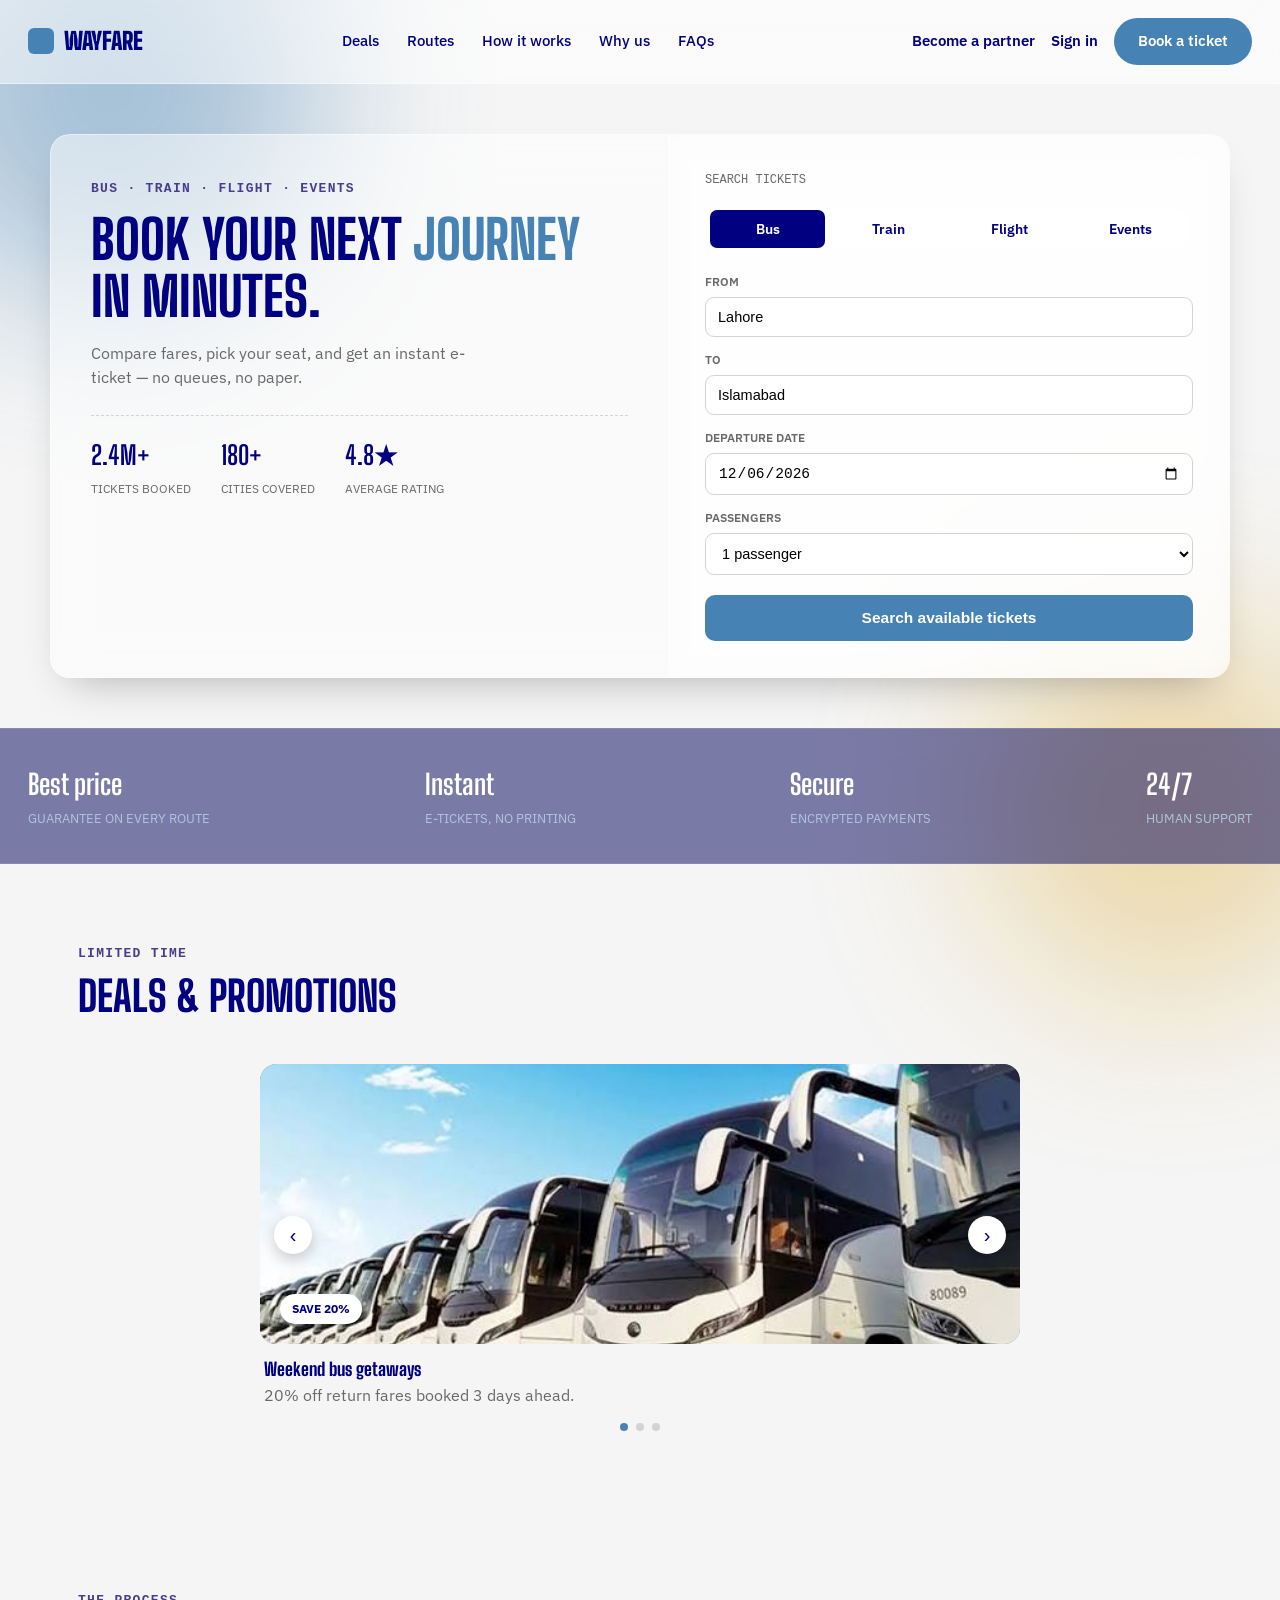
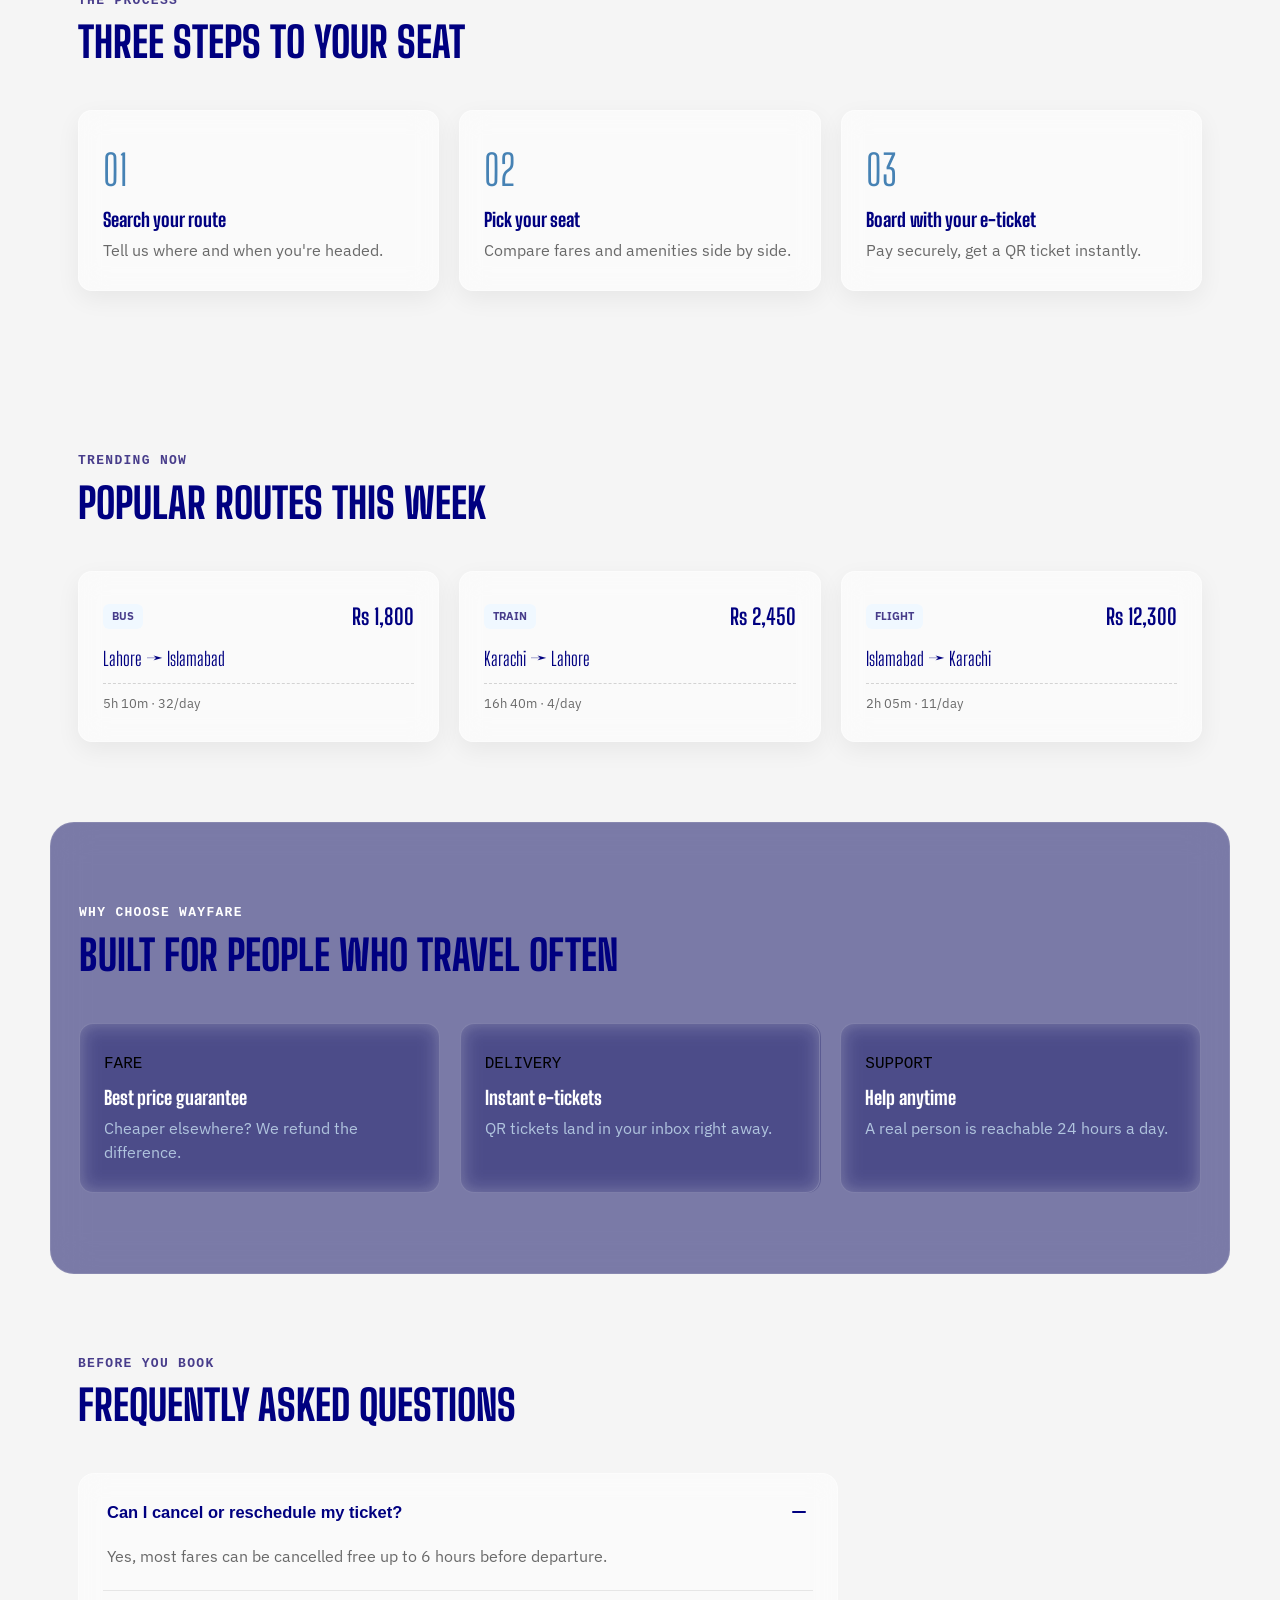
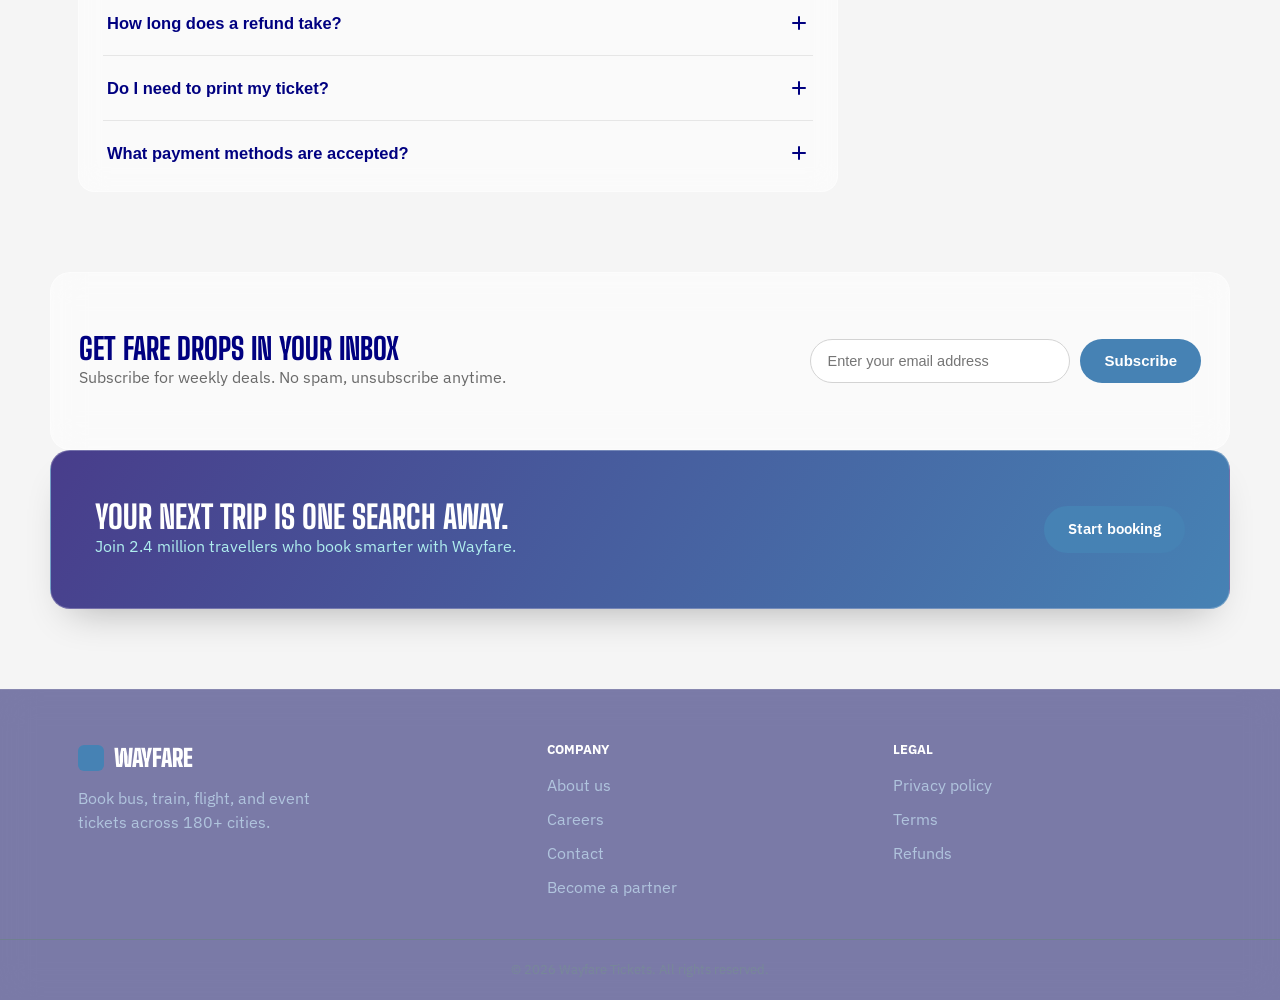
==== index.html @ 1b1a0641 "Add files via upload" ====
<!DOCTYPE html>
<html lang="en">
<head>
<meta charset="UTF-8">
<meta name="viewport" content="width=device-width, initial-scale=1.0">
<title>Wayfare — Book Bus, Train, Flight & Event Tickets</title>
<link rel="preconnect" href="https://fonts.googleapis.com">
<link href="https://fonts.googleapis.com/css2?family=Big+Shoulders+Display:wght@700;800;900&family=IBM+Plex+Sans:wght@400;500;600;700&display=swap" rel="stylesheet">
<link rel="stylesheet" href="style.css">
</head>
<body>
 
<!-- NAVBAR -->
<header class="navbar">
  <div class="logo"><span class="logo-box"></span>Wayfare</div>
  <nav class="nav-links">
    <a href="#deals">Deals</a>
    <a href="#routes">Routes</a>
    <a href="#how">How it works</a>
    <a href="#why">Why us</a>
    <a href="#faq">FAQs</a>
  </nav>
  <div class="nav-buttons">
    <a class="link-btn" href="partner.html">Become a partner</a>
    <a class="link-btn" href="signin.html">Sign in</a>
    <a class="btn" href="#book">Book a ticket</a>
  </div>
</header>
 
<!-- HERO + SEARCH FORM -->
<section class="hero" id="book">
  <div class="ticket-card">
    <div class="ticket-left">
      <p class="eyebrow">Bus · Train · Flight · Events</p>
      <h1>Book your next <span>journey</span> in minutes.</h1>
      <p class="hero-text">Compare fares, pick your seat, and get an instant e-ticket — no queues, no paper.</p>
      <div class="hero-stats">
        <div><strong>2.4M+</strong><span>Tickets booked</span></div>
        <div><strong>180+</strong><span>Cities covered</span></div>
        <div><strong>4.8★</strong><span>Average rating</span></div>
      </div>
    </div>
 
    <div class="ticket-right">
      <p class="stub-label">Search tickets</p>
      <div class="tabs" id="tabs">
        <div class="tab active" data-tab="bus">Bus</div>
        <div class="tab" data-tab="train">Train</div>
        <div class="tab" data-tab="flight">Flight</div>
        <div class="tab" data-tab="event">Events</div>
      </div>
      <form id="search-form">
        <div class="field"><label for="from">From</label><input type="text" id="from" value="Lahore"></div>
        <div class="field"><label for="to">To</label><input type="text" id="to" value="Islamabad"></div>
        <div class="field"><label for="depart">Departure date</label><input type="date" id="depart"></div>
        <div class="field">
          <label for="passengers">Passengers</label>
          <select id="passengers">
            <option>1 passenger</option>
            <option>2 passengers</option>
            <option>3 passengers</option>
            <option>4+ passengers</option>
          </select>
        </div>
        <button type="submit" class="search-btn">Search available tickets</button>
      </form>
    </div>
  </div>
</section>
 
<!-- TRUST BAR -->
<section class="trust-bar">
  <div class="trust-item"><strong>Best price</strong><span>Guarantee on every route</span></div>
  <div class="trust-item"><strong>Instant</strong><span>E-tickets, no printing</span></div>
  <div class="trust-item"><strong>Secure</strong><span>Encrypted payments</span></div>
  <div class="trust-item"><strong>24/7</strong><span>Human support</span></div>
</section>
 
<!-- DEALS & PROMOTIONS -->
<section class="section" id="deals">
  <div class="section-head">
    <p class="eyebrow">Limited time</p>
    <h2>Deals &amp; promotions</h2>
  </div>
 
  <div class="deals-slider">
    <button class="deal-arrow prev" id="deal-prev" aria-label="Previous deal">‹</button>
 
    <div class="deals-track" id="deals-track">
      <div class="deal-slide">
        <div class="deal-image deal-1">
          <img src="buss.jpg" alt="Weekend bus getaway deal">
          <span class="deal-badge">Save 20%</span>
        </div>
        <div class="deal-info"><h3>Weekend bus getaways</h3><p>20% off return fares booked 3 days ahead.</p></div>
      </div>
      <div class="deal-slide">
        <div class="deal-image deal-2">
          <img src="images.jpg" alt="First train ride discount">
          <span class="deal-badge">Flat Rs 500 off</span>
        </div>
        <div class="deal-info"><h3>First train ride free perk</h3><p>New users save Rs 500 on their first booking.</p></div>
      </div>
      <div class="deal-slide">
        <div class="deal-image deal-3">
          <img src="plane.jpg" alt="Early bird flight fares">
          <span class="deal-badge">Early bird</span>
        </div>
        <div class="deal-info"><h3>Flight fares from Rs 9,999</h3><p>Book 2 weeks early and lock in the lowest fare.</p></div>
      </div>
    </div>
 
    <button class="deal-arrow next" id="deal-next" aria-label="Next deal">›</button>
  </div>
 
  <div class="deal-dots" id="deal-dots">
    <span class="deal-dot active"></span>
    <span class="deal-dot"></span>
    <span class="deal-dot"></span>
  </div>
</section>
 
<!-- HOW IT WORKS -->
<section class="section" id="how">
  <div class="section-head">
    <p class="eyebrow">The process</p>
    <h2>Three steps to your seat</h2>
  </div>
  <div class="grid-3">
    <div class="card"><div class="step-number">01</div><h3>Search your route</h3><p>Tell us where and when you're headed.</p></div>
    <div class="card"><div class="step-number">02</div><h3>Pick your seat</h3><p>Compare fares and amenities side by side.</p></div>
    <div class="card"><div class="step-number">03</div><h3>Board with your e-ticket</h3><p>Pay securely, get a QR ticket instantly.</p></div>
  </div>
</section>
 
<!-- POPULAR ROUTES -->
<section class="section" id="routes">
  <div class="section-head">
    <p class="eyebrow">Trending now</p>
    <h2>Popular routes this week</h2>
  </div>
  <div class="grid-3">
    <div class="card route-card">
      <div class="route-top"><span class="route-tag">Bus</span><strong>Rs 1,800</strong></div>
      <div class="route-path">Lahore → Islamabad</div>
      <div class="route-meta">5h 10m · 32/day</div>
    </div>
    <div class="card route-card">
      <div class="route-top"><span class="route-tag">Train</span><strong>Rs 2,450</strong></div>
      <div class="route-path">Karachi → Lahore</div>
      <div class="route-meta">16h 40m · 4/day</div>
    </div>
    <div class="card route-card">
      <div class="route-top"><span class="route-tag">Flight</span><strong>Rs 12,300</strong></div>
      <div class="route-path">Islamabad → Karachi</div>
      <div class="route-meta">2h 05m · 11/day</div>
    </div>
  </div>
</section>
 
<!-- WHY CHOOSE US -->
<section class="section why-section" id="why">
  <div class="section-head">
    <p class="eyebrow">Why choose Wayfare</p>
    <h2>Built for people who travel often</h2>
  </div>
  <div class="grid-3">
    <div class="card why-card"><span class="why-tag">Fare</span><h3>Best price guarantee</h3><p>Cheaper elsewhere? We refund the difference.</p></div>
    <div class="card why-card"><span class="why-tag">Delivery</span><h3>Instant e-tickets</h3><p>QR tickets land in your inbox right away.</p></div>
    <div class="card why-card"><span class="why-tag">Support</span><h3>Help anytime</h3><p>A real person is reachable 24 hours a day.</p></div>
  </div>
</section>
 
<!-- FAQ -->
<section class="section" id="faq">
  <div class="section-head">
    <p class="eyebrow">Before you book</p>
    <h2>Frequently asked questions</h2>
  </div>
  <div class="faq-list">
    <div class="faq-item open">
      <button class="faq-question"><span>Can I cancel or reschedule my ticket?</span><span class="faq-icon"></span></button>
      <div class="faq-answer"><p>Yes, most fares can be cancelled free up to 6 hours before departure.</p></div>
    </div>
    <div class="faq-item">
      <button class="faq-question"><span>How long does a refund take?</span><span class="faq-icon"></span></button>
      <div class="faq-answer"><p>Refunds arrive within 3–5 business days. Wallet refunds are usually instant.</p></div>
    </div>
    <div class="faq-item">
      <button class="faq-question"><span>Do I need to print my ticket?</span><span class="faq-icon"></span></button>
      <div class="faq-answer"><p>No, your QR e-ticket works straight from your phone.</p></div>
    </div>
    <div class="faq-item">
      <button class="faq-question"><span>What payment methods are accepted?</span><span class="faq-icon"></span></button>
      <div class="faq-answer"><p>Debit/credit cards, mobile wallets, and bank transfers.</p></div>
    </div>
  </div>
</section>
 
<!-- NEWSLETTER -->
<section class="newsletter">
  <div>
    <h2>Get fare drops in your inbox</h2>
    <p>Subscribe for weekly deals. No spam, unsubscribe anytime.</p>
  </div>
  <form id="newsletter-form" class="newsletter-form">
    <input type="email" id="newsletter-email" placeholder="Enter your email address">
    <button type="submit" class="btn">Subscribe</button>
  </form>
</section>
 
<!-- CTA BANNER -->
<div class="cta-banner">
  <div>
    <h2>Your next trip is one search away.</h2>
    <p>Join 2.4 million travellers who book smarter with Wayfare.</p>
  </div>
  <a href="#book" class="btn">Start booking</a>
</div>
 
<!-- FOOTER -->
<footer>
  <div class="footer-top">
    <div>
      <div class="logo"><span class="logo-box"></span>Wayfare</div>
      <p>Book bus, train, flight, and event tickets across 180+ cities.</p>
    </div>
    <div>
      <h4>Company</h4>
      <ul><li><a href="#">About us</a></li><li><a href="#">Careers</a></li><li><a href="#">Contact</a></li><li><a href="partner.html">Become a partner</a></li></ul>
    </div>
    <div>
      <h4>Legal</h4>
      <ul><li><a href="#">Privacy policy</a></li><li><a href="#">Terms</a></li><li><a href="#">Refunds</a></li></ul>
    </div>
  </div>
  <div class="footer-bottom">© 2026 Wayfare Tickets. All rights reserved.</div>
</footer>
 
<script src="script.js"></script>
</body>
</html>
---- style.css ----
/* ===== COLORS (professional navy / steel-blue palette, named colors) ===== */
:root {
  --black: black;
  --dark: navy;
  --primary: steelblue;
  --primary-dark: darkslateblue;
  --bg: whitesmoke;
  --white: white;
  --gray: dimgray;
  --line: lightgray;
  --panel: aliceblue;
  --glass-bg: rgba(255, 255, 255, 0.5);
  --glass-bg-soft: rgba(255, 255, 255, 0.3);
  --glass-border: rgba(255, 255, 255, 0.45);
  --glass-dark: rgba(0, 0, 90, 0.5);
  --glass-dark-soft: rgba(255, 255, 255, 0.08);
}
 
* { margin: 0; padding: 0; box-sizing: border-box; }
 
/* colorful blurred shapes fixed behind the page so glass panels have something to show through */
body {
  background: var(--bg);
  color: var(--dark);
  font-family: 'IBM Plex Sans', sans-serif;
  line-height: 1.5;
  position: relative;
  min-height: 100vh;
}
body::before, body::after {
  content: "";
  position: fixed;
  border-radius: 50%;
  filter: blur(90px);
  z-index: -1;
}
body::before { width: 420px; height: 420px; background: steelblue; opacity: .45; top: -120px; left: -100px; }
body::after { width: 380px; height: 380px; background: goldenrod; opacity: .35; bottom: -100px; right: -80px; }
h1, h2, h3 { font-family: 'Big Shoulders Display', sans-serif; font-weight: 800; text-transform: uppercase; line-height: 1.05; }
a { color: inherit; text-decoration: none; }
p { color: var(--gray); }
 
.btn { display: inline-block; padding: 12px 24px; border-radius: 999px; font-weight: 600; font-size: 15px; border: none; cursor: pointer; background: var(--primary); color: var(--white); }
.btn:hover { background: var(--primary-dark); }
.link-btn { font-weight: 600; font-size: 14.5px; }
.eyebrow { font-family: monospace; font-size: 13px; letter-spacing: .1em; text-transform: uppercase; color: var(--primary-dark); font-weight: 600; margin-bottom: 10px; }
 
/* ===== NAVBAR ===== */
.navbar { position: sticky; top: 0; z-index: 10; background: var(--glass-bg); backdrop-filter: blur(16px); -webkit-backdrop-filter: blur(16px); border-bottom: 1px solid var(--glass-border); display: flex; align-items: center; justify-content: space-between; padding: 18px 28px; }
.logo { font-family: 'Big Shoulders Display', sans-serif; font-weight: 900; font-size: 24px; text-transform: uppercase; display: flex; align-items: center; gap: 10px; }
.logo-box { width: 26px; height: 26px; border-radius: 6px; background: var(--primary); display: inline-block; }
.nav-links { display: flex; gap: 28px; font-size: 14.5px; font-weight: 500; }
.nav-links a:hover { color: var(--primary-dark); }
.nav-buttons { display: flex; align-items: center; gap: 16px; }
@media (max-width: 800px) { .nav-links { display: none; } }
@media (max-width: 480px) { .nav-buttons .link-btn[href="partner.html"] { display: none; } }
 
/* ===== HERO / SEARCH TICKET ===== */
.hero { padding: 50px 28px; }
.ticket-card { max-width: 1180px; margin: 0 auto; background: var(--glass-bg); backdrop-filter: blur(20px); -webkit-backdrop-filter: blur(20px); border: 1px solid var(--glass-border); border-radius: 20px; display: grid; grid-template-columns: 1.1fr 1fr; box-shadow: 0 20px 40px -20px rgba(0,0,0,.3); }
.ticket-left { padding: 44px 40px; }
.ticket-left h1 { font-size: clamp(32px, 5vw, 54px); margin: 14px 0 16px; }
.ticket-left h1 span { color: var(--primary); }
.hero-text { max-width: 400px; margin-bottom: 26px; }
.hero-stats { display: flex; gap: 30px; border-top: 1px dashed var(--line); padding-top: 20px; flex-wrap: wrap; }
.hero-stats strong { display: block; font-family: 'Big Shoulders Display', sans-serif; font-size: 26px; }
.hero-stats span { font-size: 12px; text-transform: uppercase; color: var(--gray); }
 
.ticket-right { background: var(--glass-bg-soft); backdrop-filter: blur(12px); -webkit-backdrop-filter: blur(12px); padding: 36px; border-radius: 0 20px 20px 0; border-left: 1px solid var(--glass-border); }
.stub-label { font-family: monospace; font-size: 12px; text-transform: uppercase; color: var(--gray); margin-bottom: 16px; }
.tabs { display: flex; gap: 6px; background: rgba(255,255,255,.35); backdrop-filter: blur(8px); -webkit-backdrop-filter: blur(8px); padding: 5px; border-radius: 10px; margin-bottom: 20px; }
.tab { flex: 1; text-align: center; padding: 9px 4px; border-radius: 7px; font-size: 13.5px; font-weight: 600; cursor: pointer; }
.tab.active { background: var(--dark); color: var(--white); }
 
.field { margin-bottom: 14px; display: flex; flex-direction: column; gap: 6px; }
.field label { font-size: 12px; text-transform: uppercase; font-weight: 600; color: var(--gray); }
.field input, .field select { border: 1.5px solid var(--line); background: var(--white); border-radius: 9px; padding: 11px 12px; font-size: 14.5px; }
.field input:focus, .field select:focus { outline: 2px solid var(--primary); }
.search-btn { width: 100%; margin-top: 6px; background: var(--primary); color: var(--white); border: none; padding: 14px; font-size: 15.5px; font-weight: 700; border-radius: 10px; cursor: pointer; }
.search-btn:hover { background: var(--primary-dark); }
 
@media (max-width: 900px) { .ticket-card { grid-template-columns: 1fr; } .ticket-right { border-radius: 0 0 20px 20px; border-left: none; border-top: 1px solid var(--glass-border); } }
 
/* ===== TRUST BAR ===== */
.trust-bar { background: var(--glass-dark); backdrop-filter: blur(16px); -webkit-backdrop-filter: blur(16px); border-top: 1px solid rgba(255,255,255,.1); border-bottom: 1px solid rgba(255,255,255,.1); color: var(--white); display: flex; flex-wrap: wrap; gap: 20px; justify-content: space-between; padding: 34px 28px; }
.trust-item strong { display: block; font-family: 'Big Shoulders Display', sans-serif; font-size: 28px; color: var(--white); }
.trust-item span { font-size: 12.5px; text-transform: uppercase; color: lightsteelblue; }
 
/* ===== SHARED SECTION + GRID + CARD ===== */
.section { padding: 80px 28px; max-width: 1180px; margin: 0 auto; }
.section-head { max-width: 600px; margin-bottom: 46px; }
.section-head h2 { font-size: clamp(28px, 4vw, 42px); }
.grid-3 { display: grid; grid-template-columns: repeat(3, 1fr); gap: 20px; }
.card { background: var(--glass-bg); backdrop-filter: blur(14px); -webkit-backdrop-filter: blur(14px); border: 1px solid var(--glass-border); border-radius: 14px; padding: 28px 24px; box-shadow: 0 8px 24px rgba(0,0,0,.06); }
.card h3 { font-size: 19px; text-transform: none; margin-bottom: 8px; }
@media (max-width: 800px) { .grid-3 { grid-template-columns: 1fr; } }
 
.step-number { font-family: 'Big Shoulders Display', sans-serif; font-size: 42px; color: var(--primary); margin-bottom: 8px; }
 
/* ===== ROUTES ===== */
.route-top { display: flex; justify-content: space-between; align-items: center; margin-bottom: 12px; }
.route-tag { font-size: 11px; text-transform: uppercase; font-weight: 700; color: var(--primary-dark); background: var(--panel); padding: 4px 9px; border-radius: 6px; }
.route-top strong { font-family: 'Big Shoulders Display', sans-serif; font-size: 22px; }
.route-path { font-family: 'Big Shoulders Display', sans-serif; font-size: 19px; margin-bottom: 10px; }
.route-meta { font-size: 12.5px; color: var(--gray); border-top: 1px dashed var(--line); padding-top: 10px; }
 
/* ===== WHY CHOOSE US ===== */
.why-section { background: var(--glass-dark); backdrop-filter: blur(20px); -webkit-backdrop-filter: blur(20px); border: 1px solid rgba(255,255,255,.1); border-radius: 24px; }
.why-section .section-text, .why-section p { color: lightsteelblue; }
.why-section .eyebrow { color: var(--white); }
.why-card { background: var(--glass-dark-soft); backdrop-filter: blur(10px); -webkit-backdrop-filter: blur(10px); border: 1px solid rgba(255,255,255,.15); box-shadow: none; }
.why-tag { display: block; font-family: monospace; font-size: 16px; text-transform: uppercase; color: var(--black); margin-bottom: 12px; }
.why-card h3 { color: var(--white); }
 
/* ===== FAQ ===== */
.faq-list { max-width: 760px; background: var(--glass-bg); backdrop-filter: blur(14px); -webkit-backdrop-filter: blur(14px); border: 1px solid var(--glass-border); border-radius: 16px; padding: 6px 24px; }
.faq-item { border-bottom: 1px solid rgba(0,0,0,.08); }
.faq-item:last-child { border-bottom: none; }
.faq-question { width: 100%; background: none; border: none; cursor: pointer; padding: 22px 4px; display: flex; justify-content: space-between; align-items: center; gap: 16px; font-size: 16.5px; font-weight: 600; text-align: left; color: var(--dark); }
.faq-icon { width: 20px; height: 20px; position: relative; flex-shrink: 0; }
.faq-icon::before, .faq-icon::after { content: ""; position: absolute; background: var(--dark); border-radius: 2px; }
.faq-icon::before { width: 14px; height: 2px; top: 9px; left: 3px; }
.faq-icon::after { width: 2px; height: 14px; top: 3px; left: 9px; }
.faq-item.open .faq-icon::after { display: none; }
.faq-answer { max-height: 0; overflow: hidden; }
.faq-answer p { padding: 0 4px 22px; max-width: 600px; }
 
/* ===== NEWSLETTER ===== */
.newsletter { background: var(--glass-bg); backdrop-filter: blur(16px); -webkit-backdrop-filter: blur(16px); border: 1px solid var(--glass-border); padding: 60px 28px; display: flex; justify-content: space-between; align-items: center; flex-wrap: wrap; gap: 24px; max-width: 1180px; margin: 0 auto; border-radius: 20px; }
.newsletter h2 { font-size: clamp(22px, 3vw, 30px); }
.newsletter-form { display: flex; gap: 10px; flex-wrap: wrap; }
.newsletter-form input { padding: 13px 16px; border-radius: 999px; border: 1.5px solid var(--line); font-size: 14.5px; min-width: 260px; }
.newsletter-form input:focus { outline: 2px solid var(--primary); }
@media (max-width: 600px) { .newsletter-form input { min-width: 100%; } }
 
/* ===== CTA BANNER ===== */
.cta-banner { max-width: 1180px; margin: 0 auto 80px; background: linear-gradient(120deg, var(--primary-dark), var(--primary)); border: 1px solid rgba(255,255,255,.25); border-radius: 20px; padding: 50px 44px; color: var(--white); display: flex; justify-content: space-between; align-items: center; flex-wrap: wrap; gap: 20px; box-shadow: 0 20px 40px -20px rgba(0,0,0,.3); }
.cta-banner h2 { color: var(--white); font-size: clamp(22px, 3.2vw, 32px); max-width: 460px; }
.cta-banner p { color: paleturquoise; }
 
/* ===== SIGN IN / SIGN UP PAGE ===== */
.auth-wrap { min-height: 80vh; display: flex; align-items: center; justify-content: center; padding: 60px 20px; }
.auth-card { width: 100%; max-width: 420px; background: var(--glass-bg); backdrop-filter: blur(20px); -webkit-backdrop-filter: blur(20px); border: 1px solid var(--glass-border); border-radius: 16px; padding: 36px 32px; box-shadow: 0 20px 40px -20px rgba(0,0,0,.25); }
.hidden { display: none; }
.auth-title { font-size: 30px; margin: 6px 0 10px; }
.auth-sub { margin-bottom: 26px; font-size: 14.5px; }
.auth-row { display: flex; justify-content: space-between; align-items: center; margin-bottom: 20px; font-size: 13.5px; }
.remember { display: flex; align-items: center; gap: 6px; color: var(--gray); }
.auth-footer { text-align: center; margin-top: 20px; font-size: 14px; }
.auth-footer a { color: var(--primary); font-weight: 600; }
 
/* ===== DEALS & PROMOTIONS SLIDER ===== */
.deals-slider { position: relative; max-width: 760px; margin: 0 auto; overflow: hidden; border-radius: 16px; }
.deals-track { display: flex; transition: transform .45s ease; }
.deal-slide { flex: 0 0 100%; }
 
/* image box (the img fills it; swap the src in the HTML for a real photo) */
.deal-image { position: relative; height: 280px; border-radius: 16px; overflow: hidden; display: flex; align-items: flex-end; padding: 20px; transition: transform .3s ease; }
.deal-image img { position: absolute; inset: 0; width: 100%; height: 100%; object-fit: cover; z-index: 0; }
.deal-1 { background: steelblue; }
.deal-2 { background: seagreen; }
.deal-3 { background: goldenrod; }
.deal-image:hover { transform: scale(1.02); }
 
/* the "popup" effect: corners blur in on hover, center stays sharp */
.deal-image::before {
  content: "";
  position: absolute;
  inset: 0;
  z-index: 1;
  backdrop-filter: blur(10px);
  -webkit-backdrop-filter: blur(10px);
  mask-image: radial-gradient(circle at center, transparent 35%, black 95%);
  -webkit-mask-image: radial-gradient(circle at center, transparent 35%, black 95%);
  opacity: 0;
  transition: opacity .35s ease;
}
.deal-image:hover::before { opacity: 1; }
 
.deal-badge { position: relative; z-index: 2; background: var(--white); color: var(--dark); font-size: 12px; font-weight: 700; text-transform: uppercase; padding: 6px 12px; border-radius: 999px; }
.deal-info { padding: 16px 4px 0; }
.deal-info h3 { font-size: 18px; text-transform: none; margin-bottom: 4px; }
 
.deal-arrow { position: absolute; top: 50%; transform: translateY(-50%); width: 38px; height: 38px; border-radius: 50%; border: none; background: var(--white); color: var(--dark); font-size: 20px; cursor: pointer; box-shadow: 0 6px 16px rgba(0,0,0,.2); z-index: 2; }
.deal-arrow.prev { left: 14px; }
.deal-arrow.next { right: 14px; }
.deal-dots { display: flex; justify-content: center; gap: 8px; margin-top: 16px; }
.deal-dot { width: 8px; height: 8px; border-radius: 50%; background: var(--line); }
.deal-dot.active { background: var(--primary); }
 
/* ===== RESULTS PAGE (bus / train / flight) ===== */
.results-summary { margin-bottom: 30px; font-size: 15px; }
.back-link { display: inline-block; margin-bottom: 18px; font-weight: 600; color: var(--primary); }
 
/* ===== COMING SOON PAGE ===== */
.soon-card { text-align: center; }
.soon-icon { width: 60px; height: 60px; border-radius: 50%; background: var(--glass-bg); backdrop-filter: blur(10px); -webkit-backdrop-filter: blur(10px); border: 1px solid var(--glass-border); color: var(--primary); font-size: 26px; display: flex; align-items: center; justify-content: center; margin: 0 auto 18px; }
 
/* ===== FOOTER ===== */
footer { background: var(--glass-dark); backdrop-filter: blur(18px); -webkit-backdrop-filter: blur(18px); border-top: 1px solid rgba(255,255,255,.1); color: lightsteelblue; padding-top: 50px; }
.footer-top { max-width: 1180px; margin: 0 auto; padding: 0 28px 40px; display: grid; grid-template-columns: 1.4fr 1fr 1fr; gap: 36px; }
.footer-top .logo { color: var(--white); }
.footer-top p { color: lightsteelblue; margin-top: 10px; max-width: 260px; }
.footer-top h4 { font-size: 12.5px; text-transform: uppercase; color: var(--white); margin-bottom: 14px; }
.footer-top ul { list-style: none; display: flex; flex-direction: column; gap: 10px; }
.footer-top a:hover { color: var(--white); }
.footer-bottom { border-top: 1px solid slategray; padding: 20px 28px; text-align: center; font-size: 13px; color: lightslategray; }
@media (max-width: 700px) { .footer-top { grid-template-columns: 1fr; } }
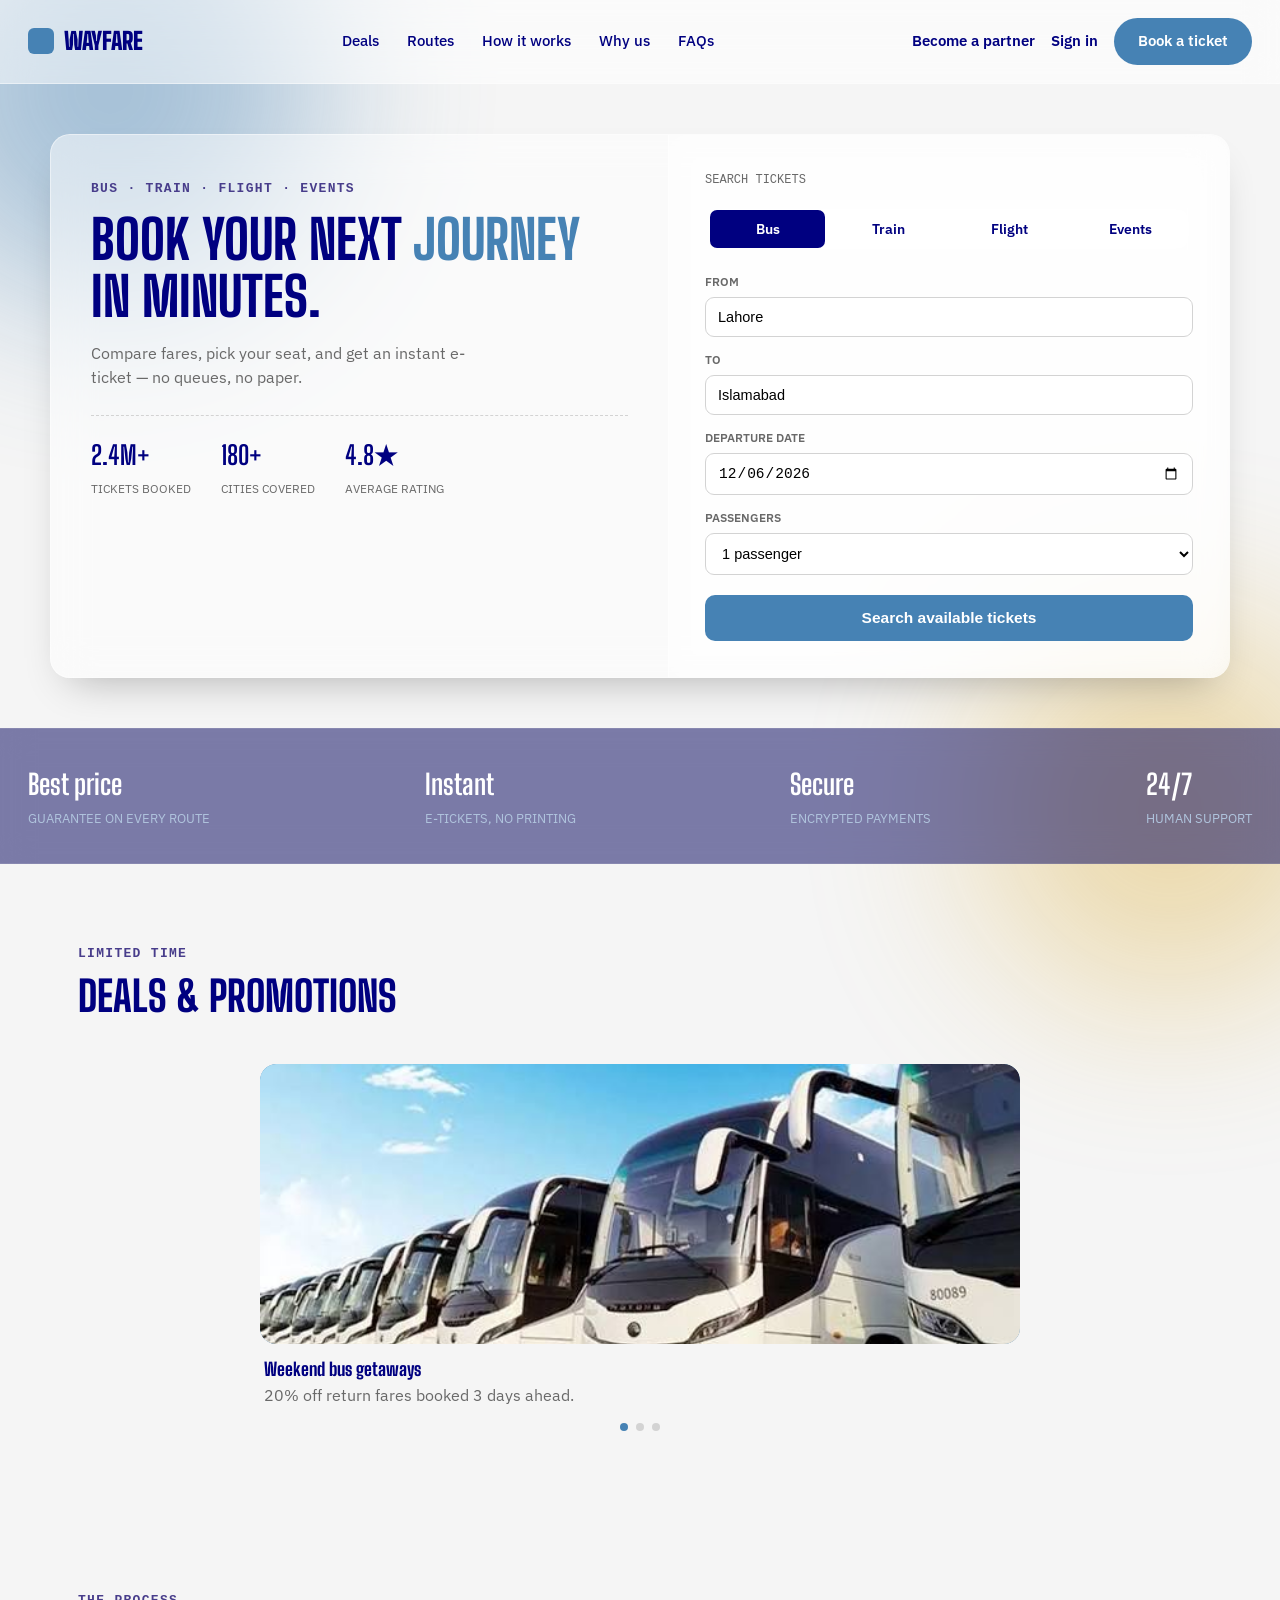
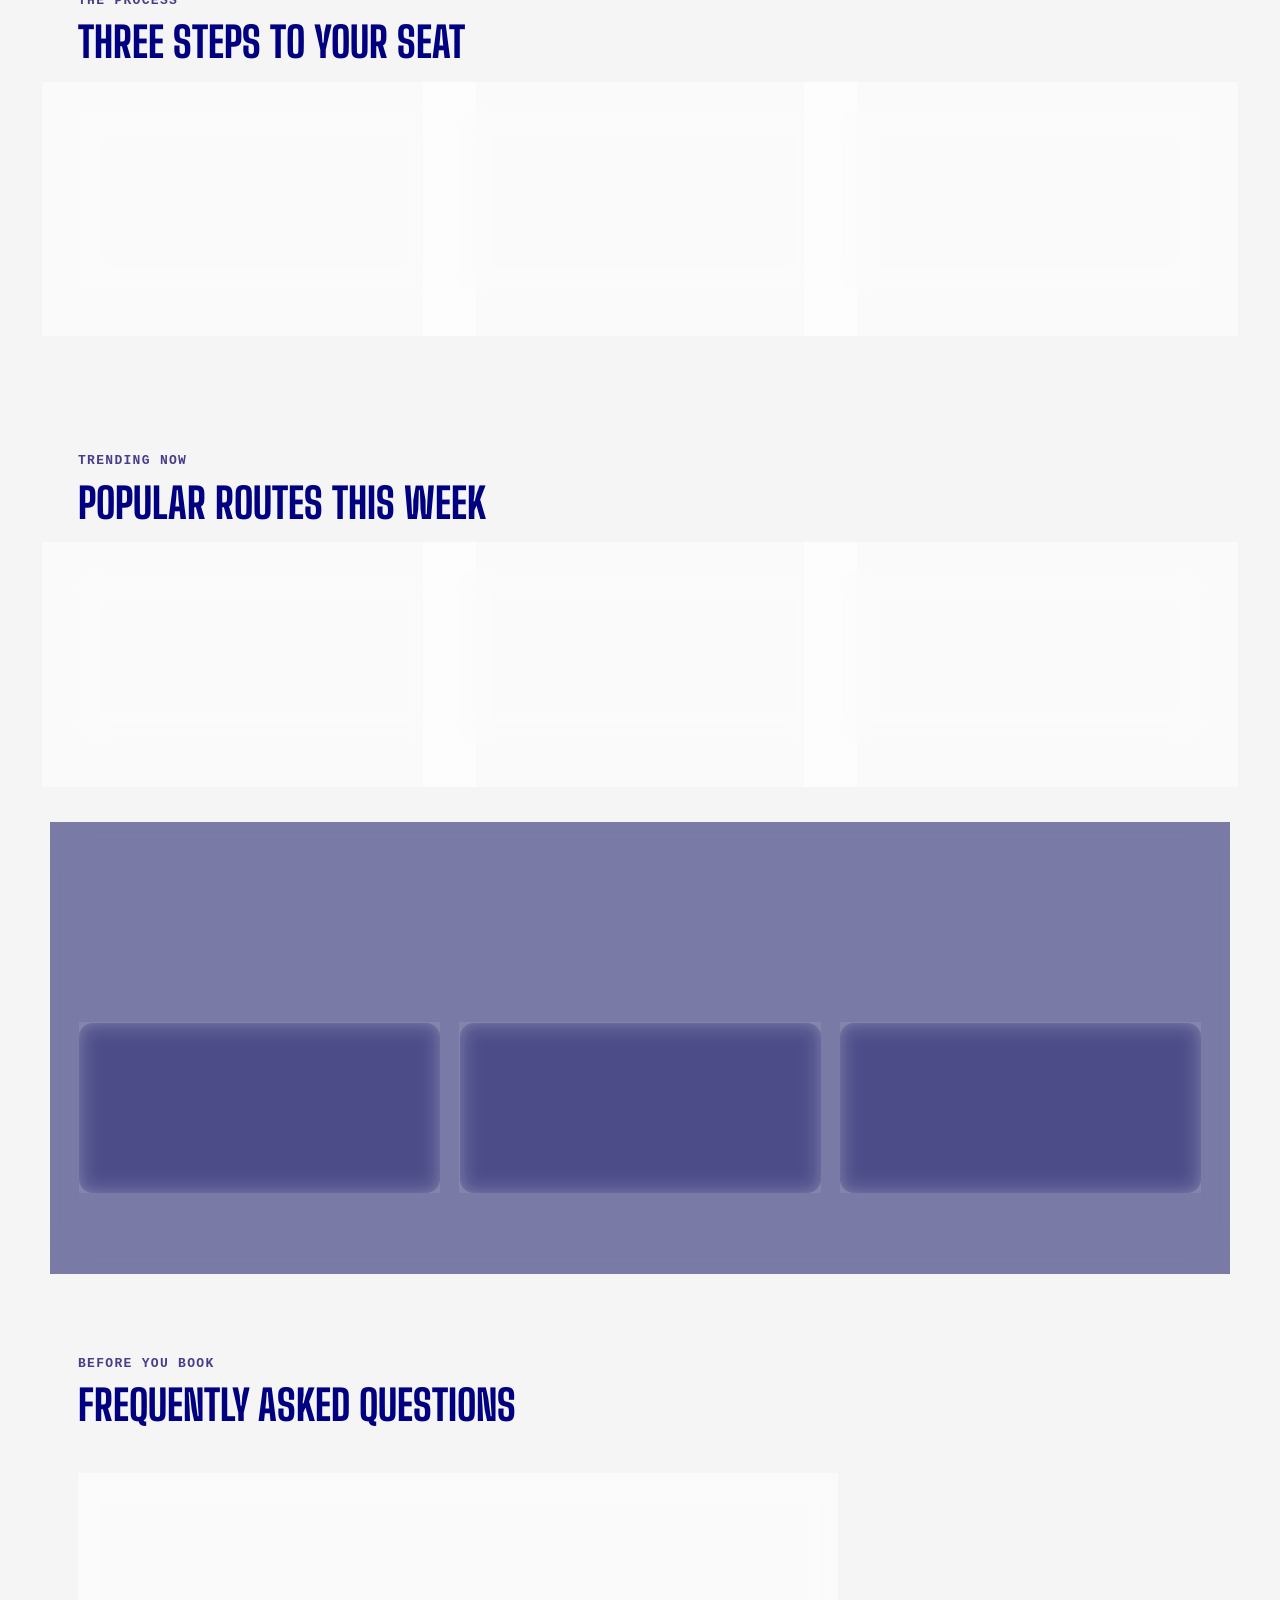
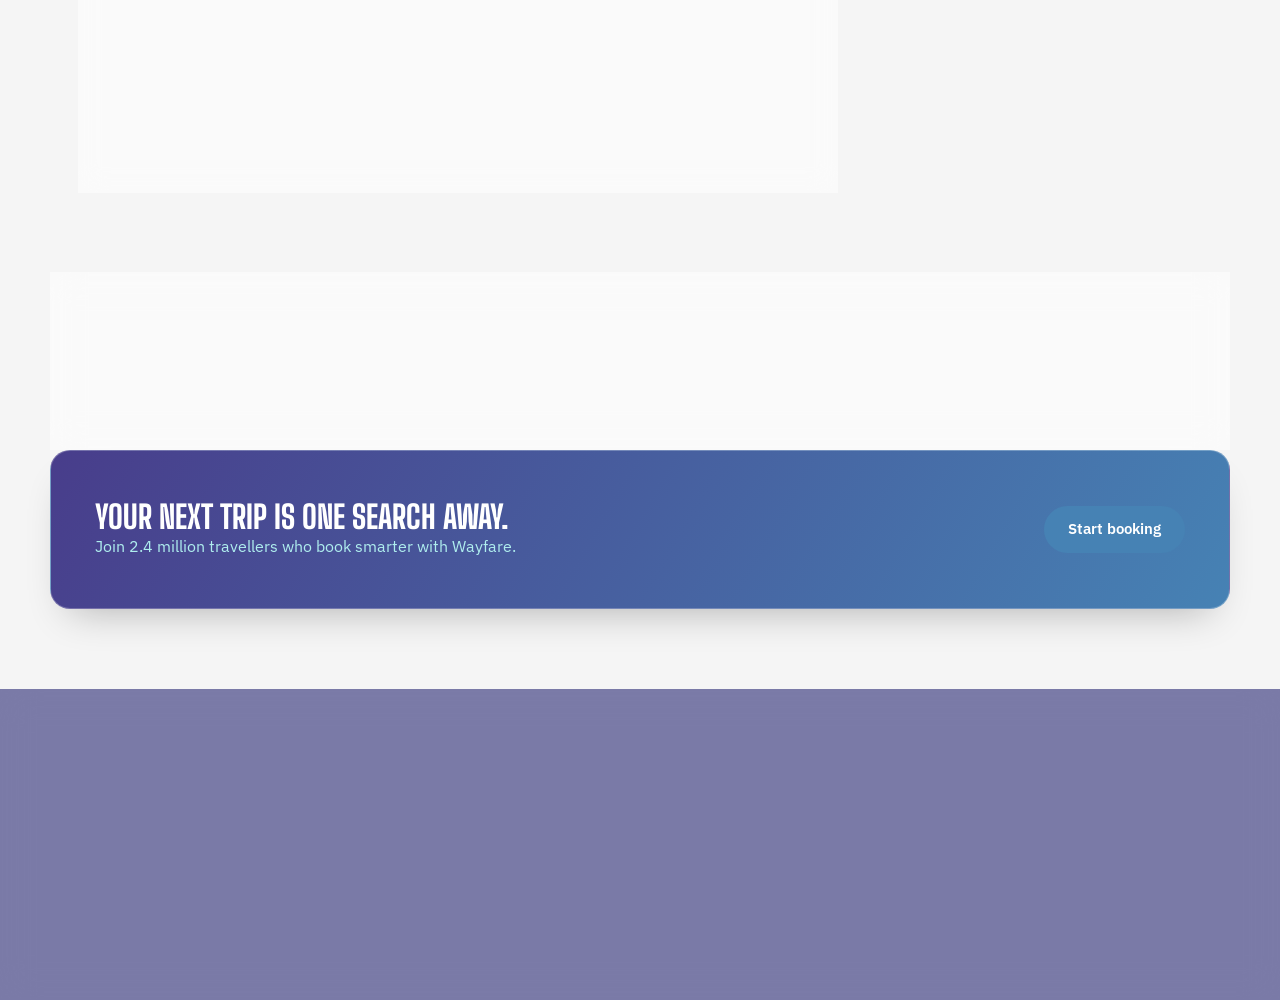
==== commit 4c0e2950: "Update index.html" ====
--- a/index.html
+++ b/index.html
@@ -21,8 +21,8 @@
     <a href="#faq">FAQs</a>
   </nav>
   <div class="nav-buttons">
-    <a class="link-btn" href="partner.html">Become a partner</a>
-    <a class="link-btn" href="signin.html">Sign in</a>
+    <a class="link-btn" href="./Partner.html">Become a partner</a>
+    <a class="link-btn" href="./signin.html">Sign in</a>
     <a class="btn" href="#book">Book a ticket</a>
   </div>
 </header>
@@ -240,4 +240,4 @@
 <script src="script.js"></script>
 </body>
 </html>
- + 
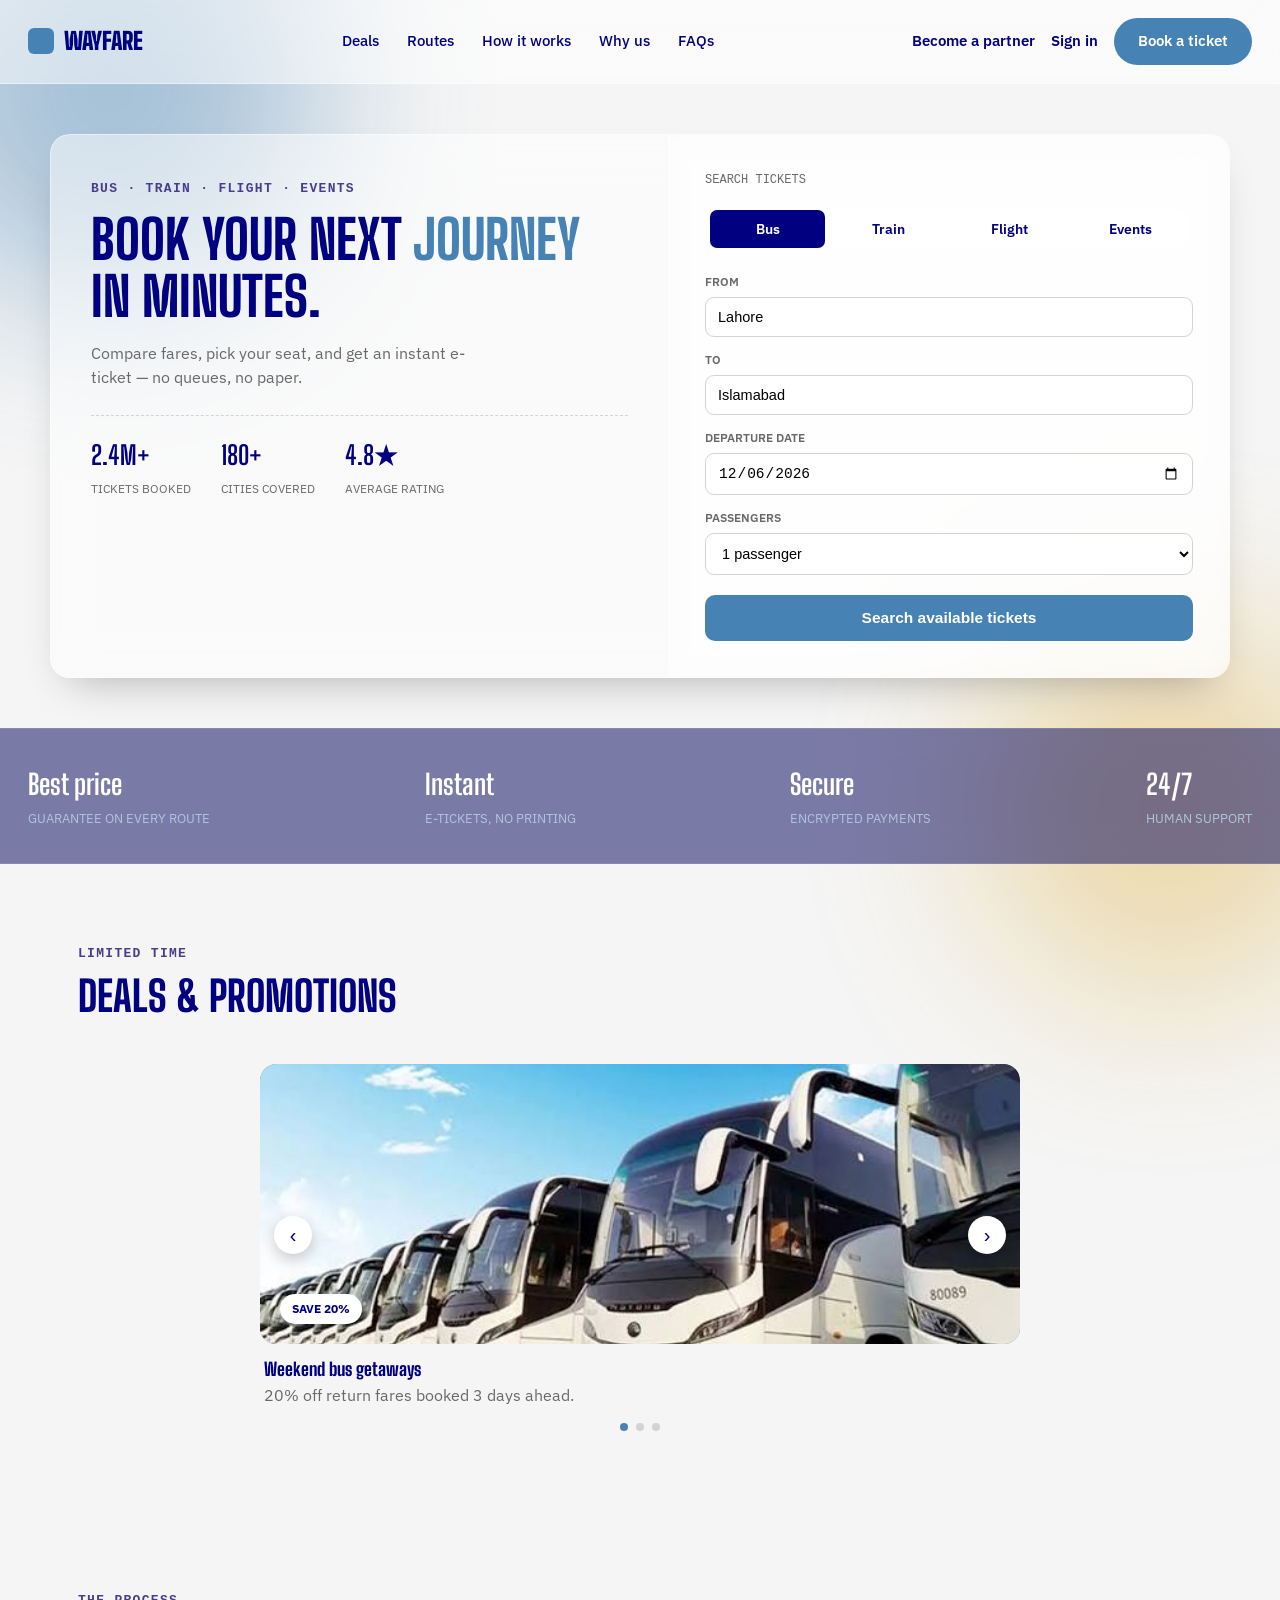
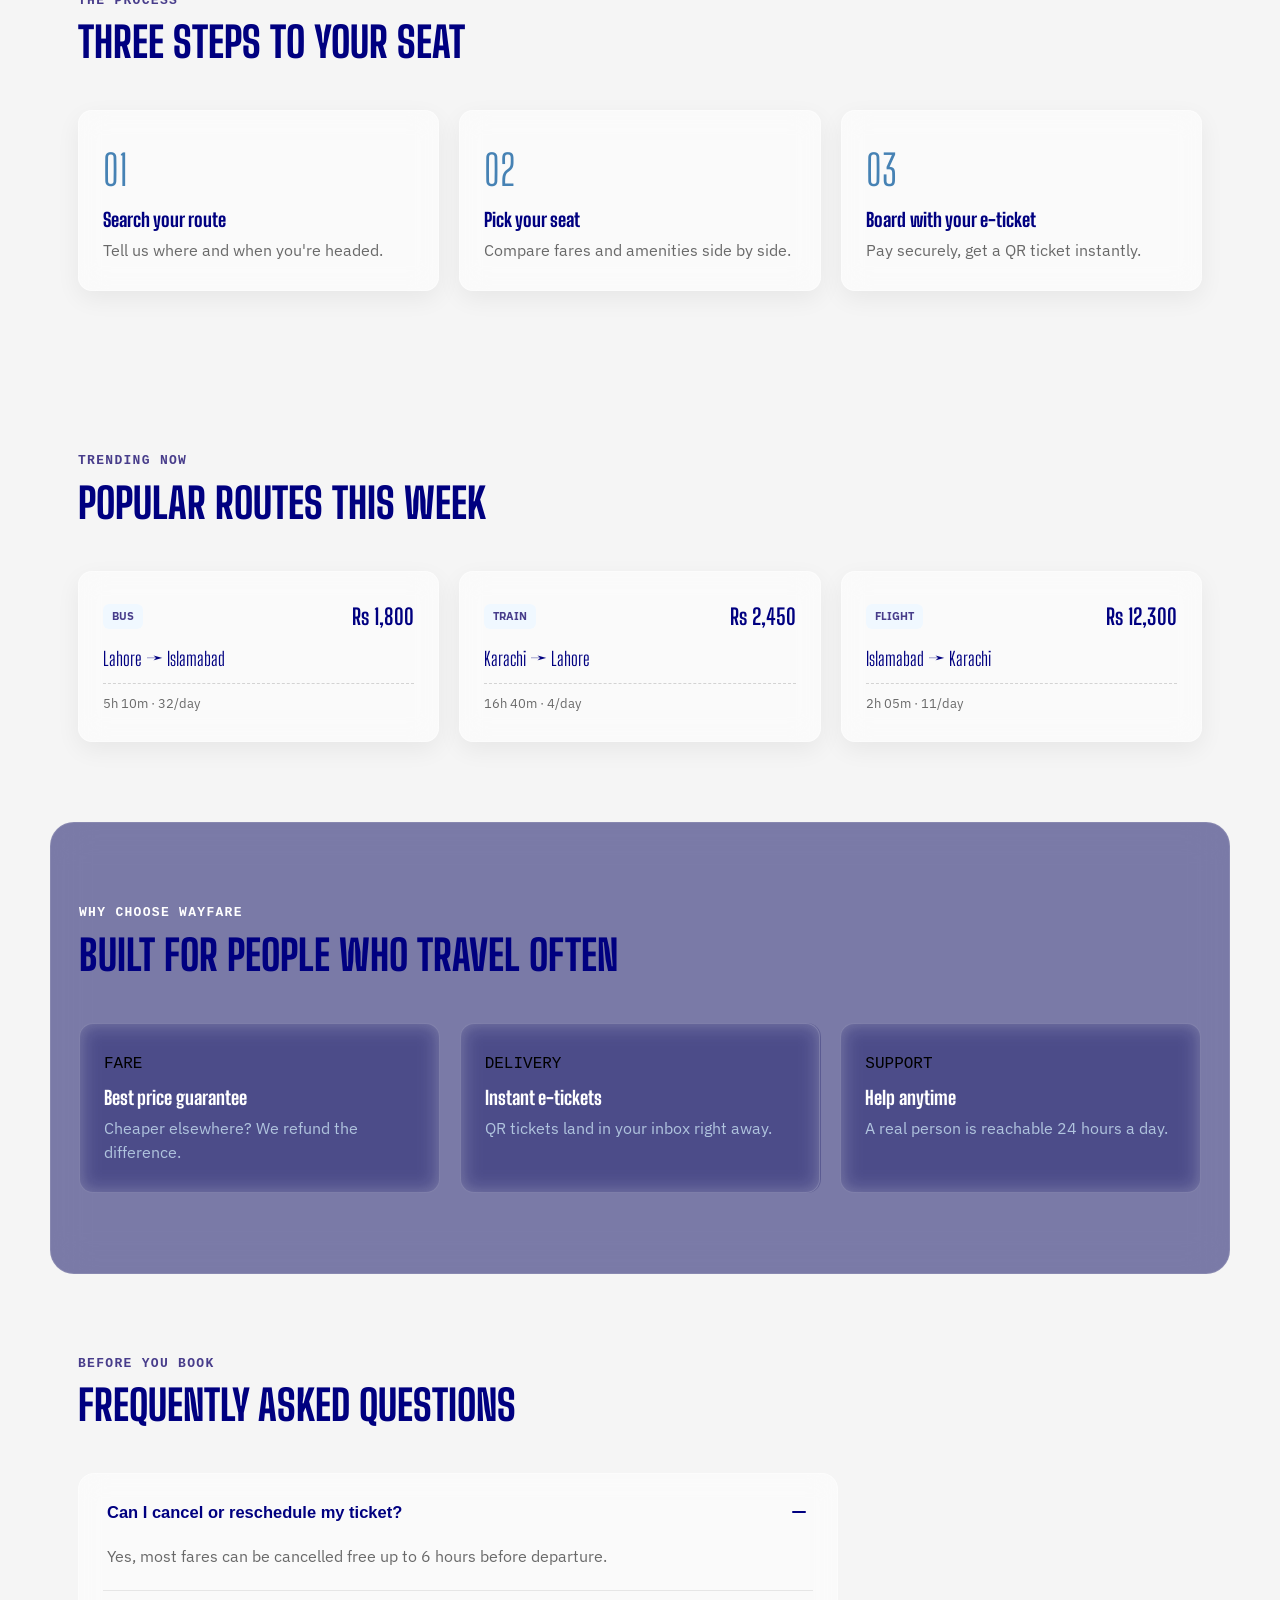
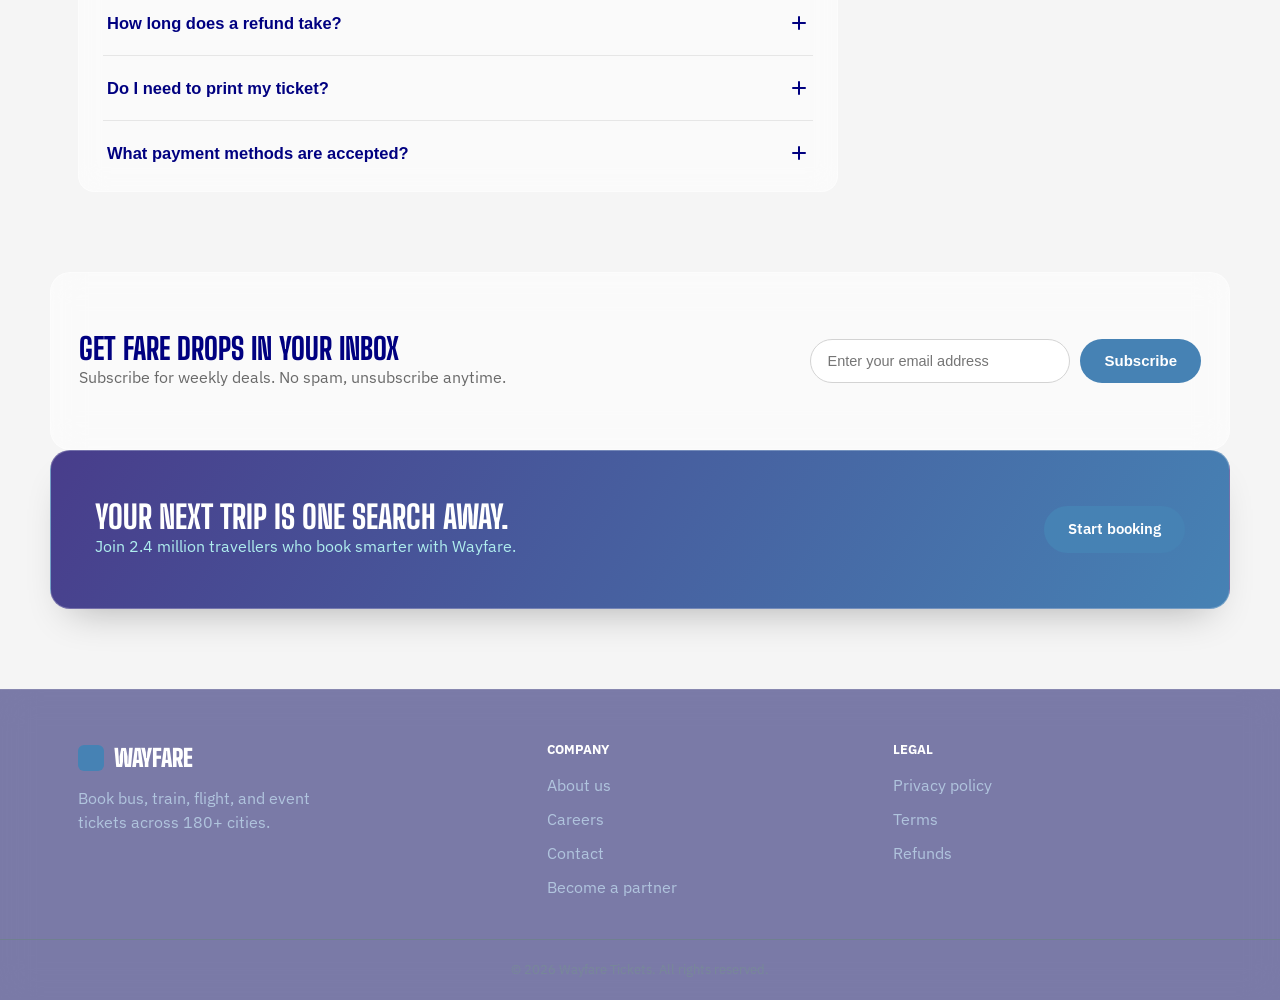
==== commit e0c89f7a: "Update index.html" ====
--- a/index.html
+++ b/index.html
@@ -21,7 +21,7 @@
     <a href="#faq">FAQs</a>
   </nav>
   <div class="nav-buttons">
-    <a class="link-btn" href="./Partner.html">Become a partner</a>
+    <a class="link-btn" href="./partner.html">Become a partner</a>
     <a class="link-btn" href="./signin.html">Sign in</a>
     <a class="btn" href="#book">Book a ticket</a>
   </div>
